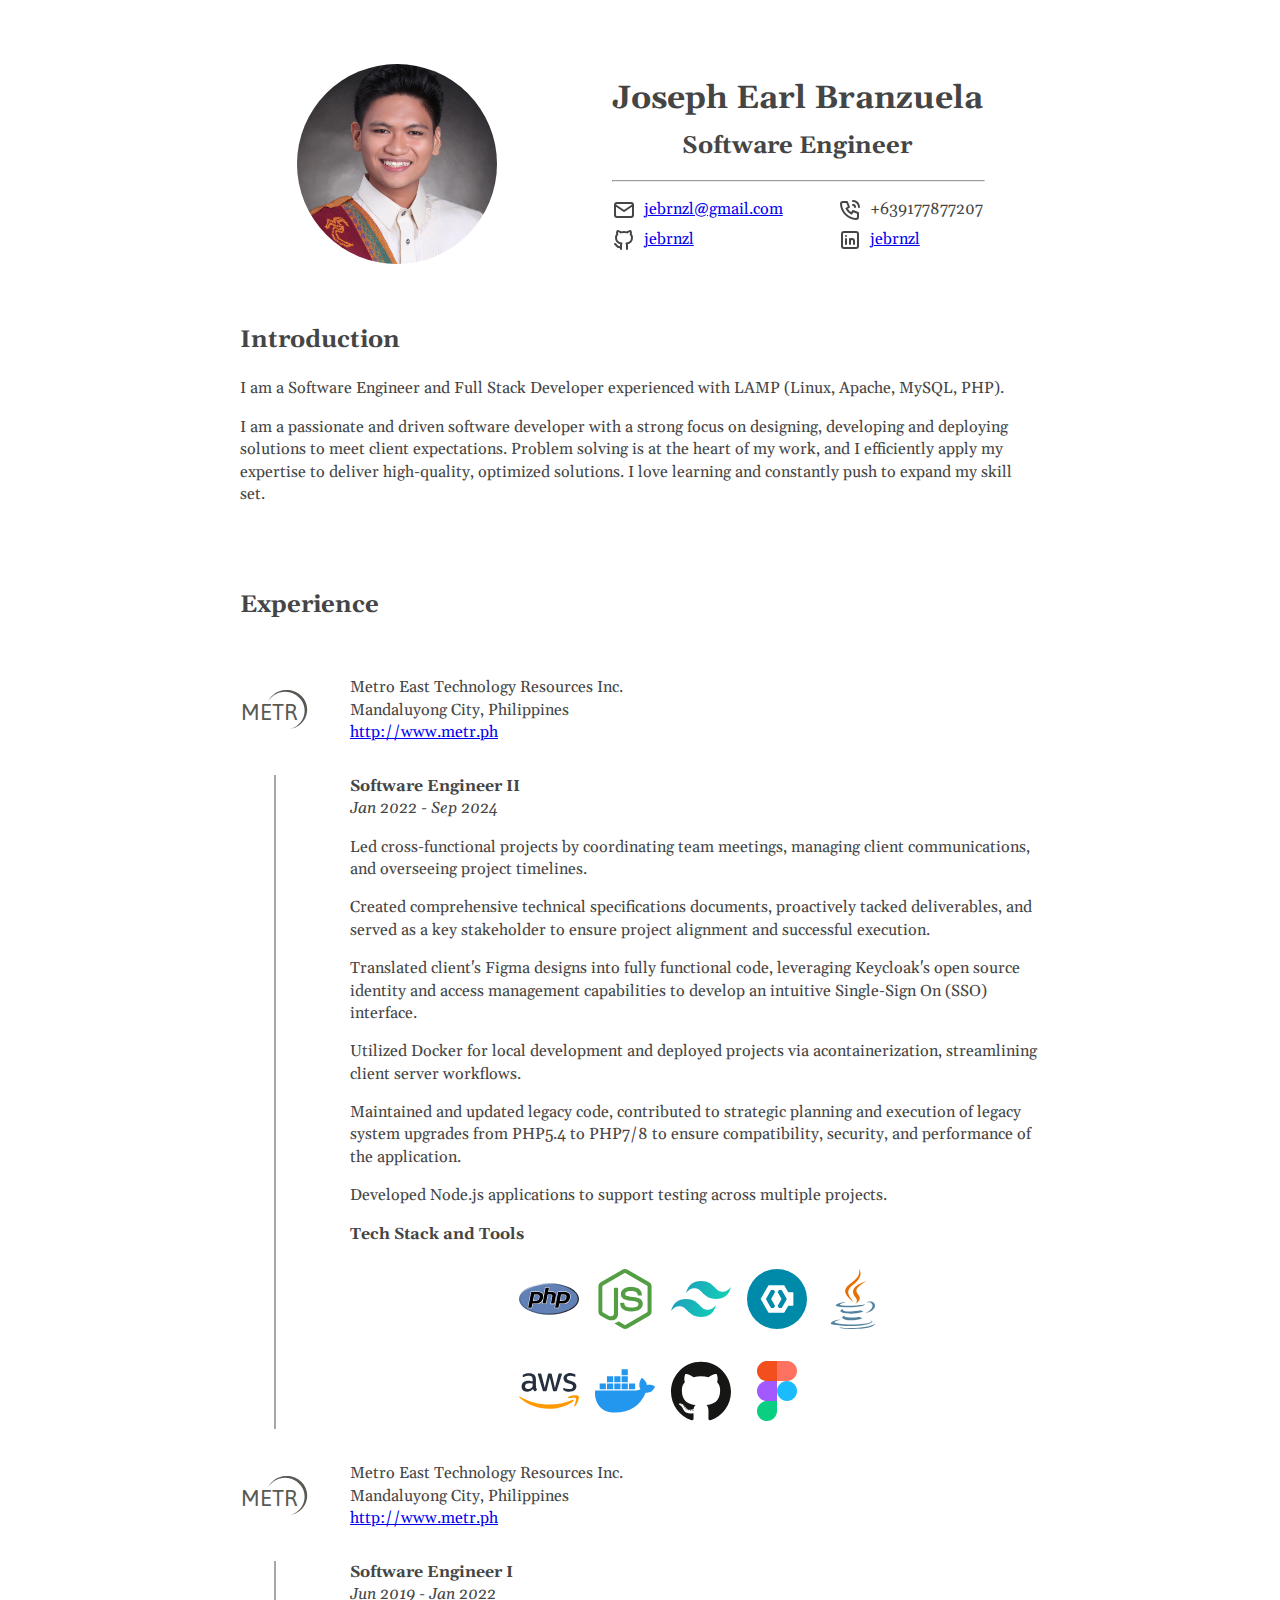
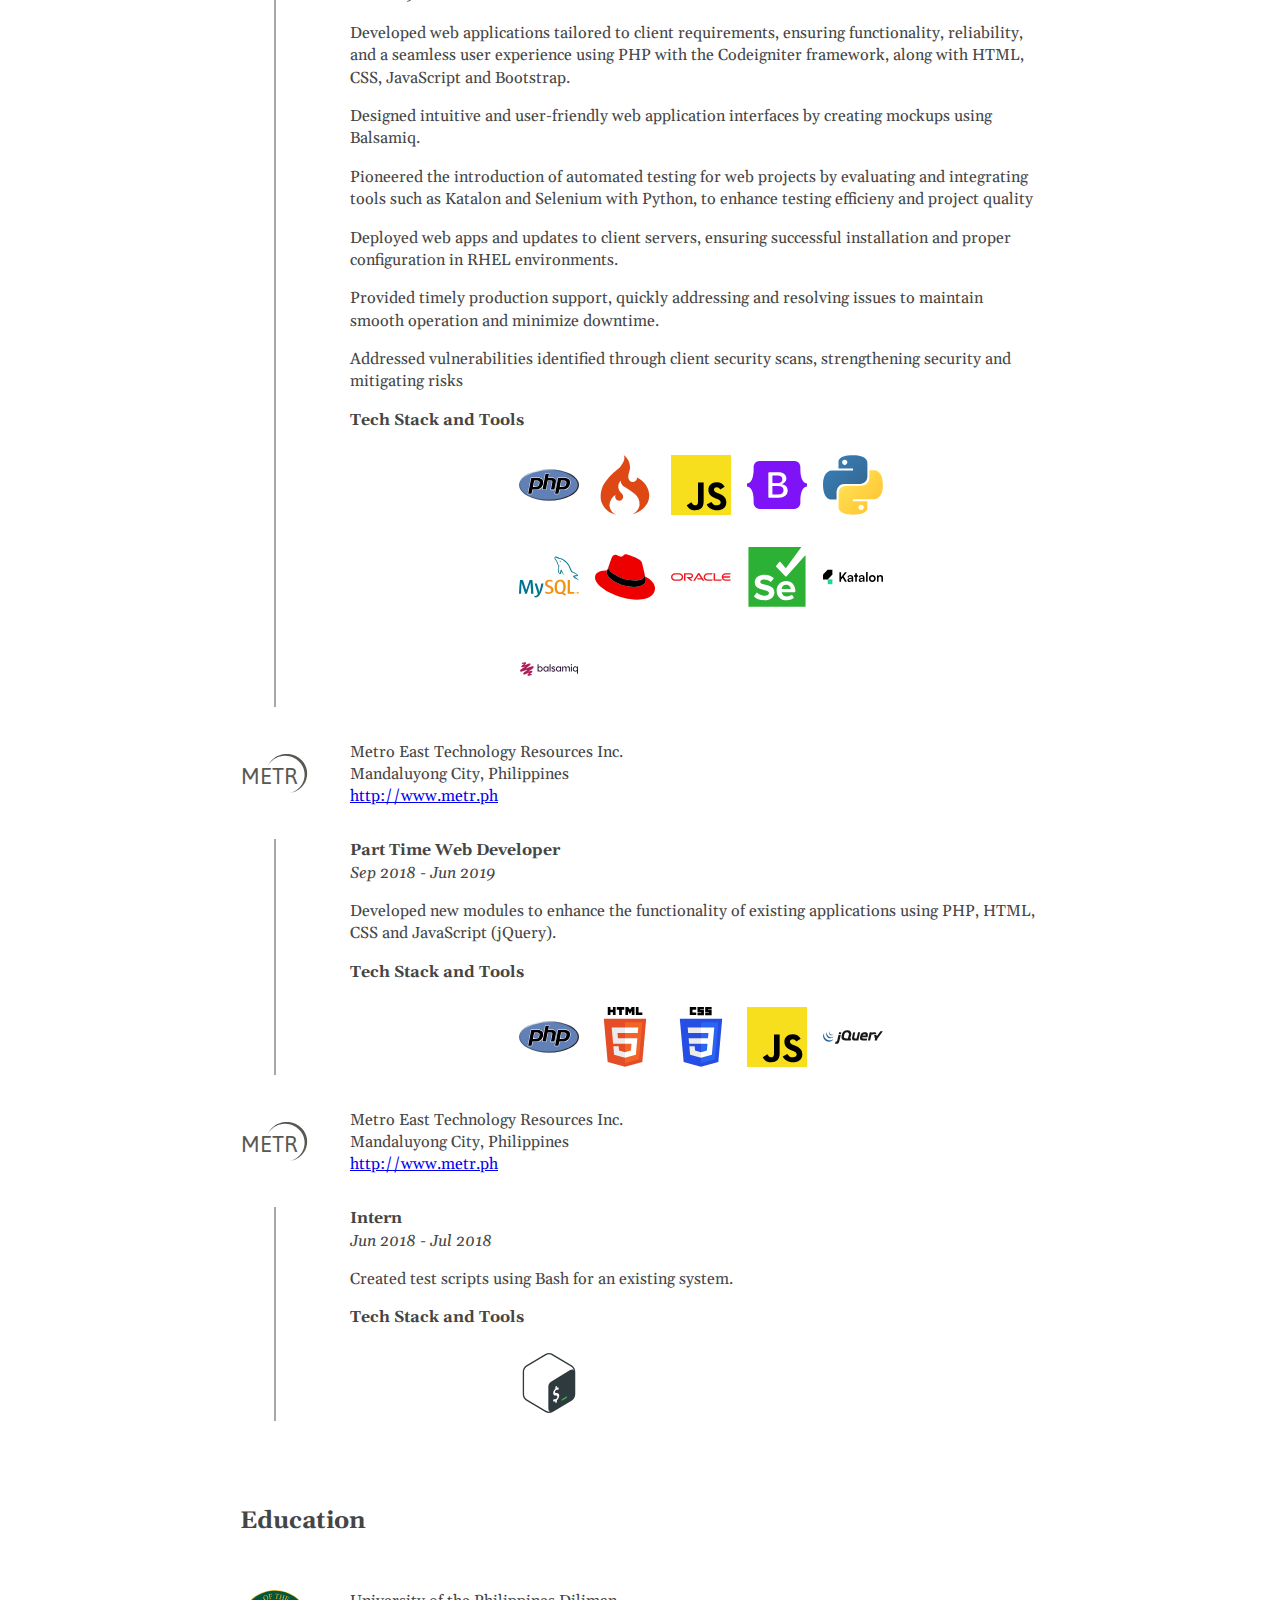
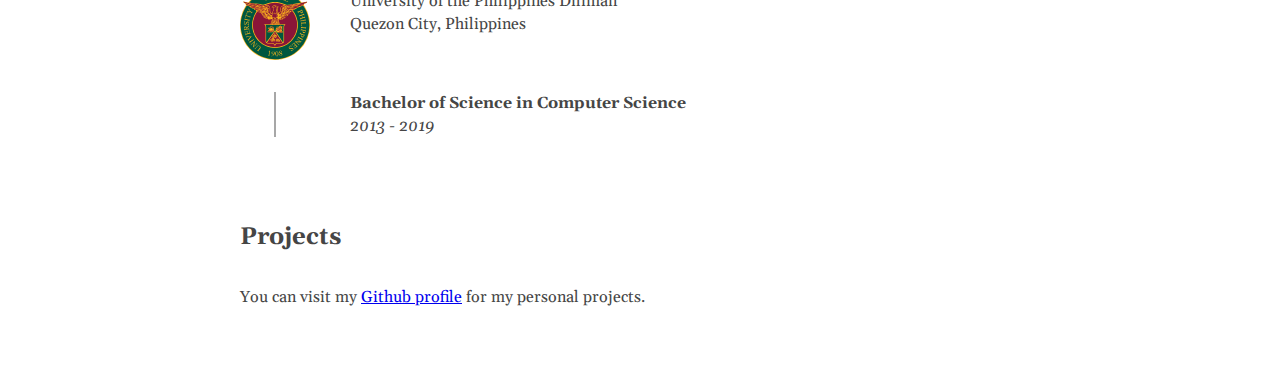
==== index.html @ 511660b0 "Add files for online CV" ====
<!DOCTYPE html>
<html lang="en">
<head>
	<meta charset="utf-8">
	<meta name="theme-color" content="#ffffff">
	<title>jebrnzl</title>
	<meta name="viewport" content="width=device-width, initial-scale=1.0">
	<meta name="description" content="jbrnzl">

	<link rel="preconnect" href="https://fonts.googleapis.com">
	<link rel="preconnect" href="https://fonts.gstatic.com" crossorigin>
	<link href="https://fonts.googleapis.com/css2?family=Gelasio:ital,wght@0,400..700;1,400..700&display=swap" rel="stylesheet">
	<link href="https://fonts.googleapis.com/css2?family=Montserrat:ital,wght@0,100..900;1,100..900&display=swap" rel="stylesheet">
	<link rel="stylesheet" type="text/css" href="styles/main.css">
</head>

<body>
	<header>
		<div class="cv-header">
			<img class="circle" src="public/profile.jpg">

			<div class="contact-info">
				<h1>Joseph Earl Branzuela</h1>
				<h2> Software Engineer</h2>
				<hr style="width: 100%;">
				<div class="contact-info-grid">
					<div class="info-element">
						<div class="icon">
							<svg xmlns="http://www.w3.org/2000/svg" viewBox="0 0 24 24" fill="none" stroke="currentColor" stroke-linecap="round" stroke-linejoin="round" width="24" height="24" stroke-width="2"> <path d="M3 7a2 2 0 0 1 2 -2h14a2 2 0 0 1 2 2v10a2 2 0 0 1 -2 2h-14a2 2 0 0 1 -2 -2v-10z"></path> <path d="M3 7l9 6l9 -6"></path> </svg>
						</div>
						<a href="mailto:jebrnzl@gmail.com" target="_blank" class="text">jebrnzl@gmail.com</a>
					</div>
					<div class="info-element">
						<div class="icon">
							<svg xmlns="http://www.w3.org/2000/svg" viewBox="0 0 24 24" fill="none" stroke="currentColor" stroke-linecap="round" stroke-linejoin="round" width="24" height="24" stroke-width="2"> <path d="M5 4h4l2 5l-2.5 1.5a11 11 0 0 0 5 5l1.5 -2.5l5 2v4a2 2 0 0 1 -2 2a16 16 0 0 1 -15 -15a2 2 0 0 1 2 -2"></path> <path d="M15 7a2 2 0 0 1 2 2"></path> <path d="M15 3a6 6 0 0 1 6 6"></path> </svg>
						</div>
						+639177877207
					</div>
					<div class="info-element">
						<div class="icon">
							<svg xmlns="http://www.w3.org/2000/svg" viewBox="0 0 24 24" fill="none" stroke="currentColor" stroke-linecap="round" stroke-linejoin="round" width="24" height="24" stroke-width="2"> <path d="M9 19c-4.3 1.4 -4.3 -2.5 -6 -3m12 5v-3.5c0 -1 .1 -1.4 -.5 -2c2.8 -.3 5.5 -1.4 5.5 -6a4.6 4.6 0 0 0 -1.3 -3.2a4.2 4.2 0 0 0 -.1 -3.2s-1.1 -.3 -3.5 1.3a12.3 12.3 0 0 0 -6.2 0c-2.4 -1.6 -3.5 -1.3 -3.5 -1.3a4.2 4.2 0 0 0 -.1 3.2a4.6 4.6 0 0 0 -1.3 3.2c0 4.6 2.7 5.7 5.5 6c-.6 .6 -.6 1.2 -.5 2v3.5"></path> </svg>
						</div>
						<a href="https://github.com/jebrnzl" target="_blank" class="text">jebrnzl</a>
					</div>
					<div class="info-element">
						<div class="icon">
							<svg xmlns="http://www.w3.org/2000/svg" viewBox="0 0 24 24" fill="none" stroke="currentColor" stroke-linecap="round" stroke-linejoin="round" width="24" height="24" stroke-width="2"> <path d="M4 4m0 2a2 2 0 0 1 2 -2h12a2 2 0 0 1 2 2v12a2 2 0 0 1 -2 2h-12a2 2 0 0 1 -2 -2z"></path> <path d="M8 11l0 5"></path> <path d="M8 8l0 .01"></path> <path d="M12 16l0 -5"></path> <path d="M16 16v-3a2 2 0 0 0 -4 0"></path> </svg>
						</div>
						<a href="https://www.linkedin.com/in/jebrnzl" target="_blank" class="text">jebrnzl</a>
					</div>
				</div>
			</div>
		</div>
	</header>

	<div class="sections">
		<div class="intro">
			<h2>Introduction</h2>
			<p>I am a Software Engineer and Full Stack Developer experienced with LAMP (Linux, Apache, MySQL, PHP).</p>
			I am a passionate and driven software developer with a strong focus on designing, developing and deploying solutions to meet client expectations. Problem solving is at the heart of my work, and I efficiently apply my expertise to deliver high-quality, optimized solutions. I love learning and constantly push to expand my skill set.
		</div>
		<div class="experiences">
			<h2>Experience</h2>
			<div class="company">
				<img class="rounded-square" src="public/metr-logo.svg" alt="">
				<div class="company-info">
					<div class="company-name">Metro East Technology Resources Inc.</div>
					<div class="location">Mandaluyong City, Philippines</div>
					<a href="http://www.metr.ph" target="_blank">http://www.metr.ph</a>
				</div>
				<div class="line"></div>
				<div class="experience-desc">
					<div><b>Software Engineer II</b></div>
					<div><i>Jan 2022 - Sep 2024</i></div>
					<div class="description">
						<p>Led cross-functional projects by coordinating team meetings, managing client communications, and overseeing project timelines.</p>
						<p>Created comprehensive technical specifications documents, proactively tacked deliverables, and served as a key stakeholder to ensure project alignment and successful execution.</p>
						<p>Translated client's Figma designs into fully functional code, leveraging Keycloak's open source identity and access management capabilities to develop an intuitive Single-Sign On (SSO) interface.</p>
						<p>Utilized Docker for local development and deployed projects via acontainerization, streamlining client server workflows.</p>
						<p>Maintained and updated legacy code, contributed to strategic planning and execution of legacy system upgrades from PHP5.4 to PHP7/8 to ensure compatibility, security, and performance of the application.</p>
						<p>Developed Node.js applications to support testing across multiple projects.</p>
					</div>
					<div class="tech-stack-section">
						<b>Tech Stack and Tools</b>
						<div class="tech-stack">
							<img class="tech" src="public/tech/php.svg" alt="" title="php">
							<img class="tech" src="public/tech/nodejs.svg" alt="" title="nodejs">
							<img class="tech" src="public/tech/tailwind.svg" alt="" title="tailwind">
							<img class="tech" src="public/tech/keycloak.svg" alt="" title="keycloak">
							<img class="tech" src="public/tech/java.svg" alt="" title="java">
							<img class="tech" src="public/tech/aws.svg" alt="" title="aws">
							<img class="tech" src="public/tech/docker.svg" alt="" title="docker">
							<img class="tech" src="public/tech/github.svg" alt="" title="github">
							<img class="tech" src="public/tech/figma.svg" alt="" title="figma">
						</div>
					</div>
				</div>
			</div>
			<div class="company">
				<img class="rounded-square" src="public/metr-logo.svg" alt="">
				<div class="company-info">
					<div class="company-name">Metro East Technology Resources Inc.</div>
					<div class="location">Mandaluyong City, Philippines</div>
					<a href="http://www.metr.ph" target="_blank">http://www.metr.ph</a>
				</div>
				<div class="line"></div>
				<div class="experience-desc">
					<div><b>Software Engineer I</b></div>
					<div><i>Jun 2019 - Jan 2022</i></div>
					<div class="description">
						<p>Developed web applications tailored to client requirements, ensuring functionality, reliability, and a seamless user experience using PHP with the Codeigniter framework, along with HTML, CSS, JavaScript and Bootstrap.</p>
						<p>Designed intuitive and user-friendly web application interfaces by creating mockups using Balsamiq.</p>
						<p>Pioneered the introduction of automated testing for web projects by evaluating and integrating tools such as Katalon and Selenium with Python, to enhance testing efficieny and project quality</p>
						<p>Deployed web apps and updates to client servers, ensuring successful installation and proper configuration in RHEL environments.</p>
						<p>Provided timely production support, quickly addressing and resolving issues to maintain smooth operation and minimize downtime.</p>
						<p>Addressed vulnerabilities identified through client security scans, strengthening security and mitigating risks</p>
					</div>
					<div class="tech-stack-section">
						<b>Tech Stack and Tools</b>
						<div class="tech-stack">
							<img class="tech" src="public/tech/php.svg" alt="" title="php">
							<img class="tech" src="public/tech/codeigniter.svg" alt="" title="codeigniter">
							<img class="tech" src="public/tech/js.svg" alt="" title="js">
							<img class="tech" src="public/tech/bootstrap.svg" alt="" title="bootstrap">
							<img class="tech" src="public/tech/python.svg" alt="" title="python">
							<img class="tech" src="public/tech/mysql.svg" alt="" title="mysql">
							<img class="tech" src="public/tech/rhel.svg" alt="" title="rhel">
							<img class="tech" src="public/tech/oracle.svg" alt="" title="oracle">
							<img class="tech" src="public/tech/selenium.svg" alt="" title="selenium">
							<img class="tech" src="public/tech/katalon.svg" alt="" title="katalon">
							<img class="tech" src="public/tech/balsamiq.svg" alt="" title="balsamiq">
						</div>
					</div>
				</div>
			</div>
			<div class="company">
				<img class="rounded-square" src="public/metr-logo.svg" alt="">
				<div class="company-info">
					<div class="company-name">Metro East Technology Resources Inc.</div>
					<div class="location">Mandaluyong City, Philippines</div>
					<a href="http://www.metr.ph" target="_blank">http://www.metr.ph</a>
				</div>
				<div class="line"></div>
				<div class="experience-desc">
					<div><b>Part Time Web Developer</b></div>
					<div><i>Sep 2018 - Jun 2019</i></div>
					<div class="description">
						<p>Developed new modules to enhance the functionality of existing applications using PHP, HTML, CSS and JavaScript (jQuery).</p>
					</div>
					<div class="tech-stack-section">
						<b>Tech Stack and Tools</b>
						<div class="tech-stack">
							<img class="tech" src="public/tech/php.svg" alt="" title="php">
							<img class="tech" src="public/tech/html.svg" alt="" title="html">
							<img class="tech" src="public/tech/css.svg" alt="" title="css">
							<img class="tech" src="public/tech/js.svg" alt="" title="js">
							<img class="tech" src="public/tech/jquery.svg" alt="" title="jquery">
						</div>
					</div>
				</div>
			</div>
			<div class="company">
				<img class="rounded-square" src="public/metr-logo.svg" alt="">
				<div class="company-info">
					<div class="company-name">Metro East Technology Resources Inc.</div>
					<div class="location">Mandaluyong City, Philippines</div>
					<a href="http://www.metr.ph" target="_blank">http://www.metr.ph</a>
				</div>
				<div class="line"></div>
				<div class="experience-desc">
					<div><b>Intern</b></div>
					<div><i>Jun 2018 - Jul 2018</i></div>
					<div class="description">
						<p>Created test scripts using Bash for an existing system.</p>
					</div>
					<div class="tech-stack-section">
						<b>Tech Stack and Tools</b>
						<div class="tech-stack">
							<img class="tech" src="public/tech/bash.svg" alt="" title="bash">
						</div>
					</div>
				</div>
			</div>
		</div>
		<div class="education">
			<h2>Education</h2>
			<div class="school">
				<img class="rounded-square" src="public/upd.svg" alt="">
				<div class="school-info">
					<div class="school-name">University of the Philippines Diliman</div>
					<div class="location">Quezon City, Philippines</div>
				</div>
				<div class="line"></div>
				<div class="experience-desc">
					<div><b>Bachelor of Science in Computer Science</b></div>
					<div><i>2013 - 2019</i></div>
				</div>
			</div>
		</div>
		<div class="projects">
			<h2>Projects</h2>
			<div>
				You can visit my
				<a href="https://github.com/jebrnzl"> Github profile</a>
				for my personal projects.
			</div>
		</div>
	</div>
</body>
</html>
---- styles/main.css ----
body {
  /* font-family: Open Sans,Arial; */
  font-family: "Gelasio", serif;
  /* font-family: "Montserrat", sans-serif; */
  font-optical-sizing: auto;
  color: #454545;
  font-size: 16px;
  margin: 2em auto;
  max-width: 800px;
  padding: 2rem;
  line-height: 1.4;
}

.cv-header {
  display: flex;
  justify-content: space-around;
  align-items: center;
  margin-bottom: 2.5em;
}

@media screen and (max-width: 650px) {
  .cv-header {
      display: flex;
      flex-direction: column;
      align-items: center;
  }
}

.circle {
  height: 200px;
  width: 200px;
  background-color: #bbb;
  border-radius: 50%;
  object-fit: cover;
}

@media screen and (max-width: 650px) {
  .circle {
    height: 150px;
    width: 150px;
    margin-bottom: 1em;
  }
}

.contact-info {
  display: flex;
  flex-direction: column;
  align-items: center;
  text-align: center;
  row-gap: 0.5em;
}

.contact-info > :is(h1, h2) {
  margin: 0;
}

h2 > hr {
  box-sizing: border-box;
  margin: 0;
  position: relative;
  font-weight: 400;
}

.contact-info-grid {
  display:grid;
  grid-template-columns: auto auto;
  column-gap: 1em;
  row-gap: 0.5em;
  width: 100%;
  justify-content: space-between;
}

@media screen and (max-width: 400px) {
  .contact-info-grid {
    grid-template-columns: 1fr;
    align-items: center;
    text-align: center;
    column-gap: 8px;
  }
}

.contact-info-grid > p {
  margin: 0;
}

.info-element {
  display: flex;
  flex-direction: row;
  overflow: hidden;
  column-gap: 1em;
}

.icon {
  width: 1em;
  height: 1em;
  font-size: 1em;
}

.sections {
  display: flex;
  flex-direction: column;
  row-gap: 4em;
}

.experiences {
  display: flex;
  flex-direction: column;
  row-gap: 2em;
}

.company {
  display: grid;
  grid-template-columns: 70px 1fr;
  grid-auto-rows: minmax(100px, auto);
  column-gap: 2.5em;
}

@media screen and (max-width: 600px) {
  .company {
      grid-template-columns: 50px 1fr;
      column-gap: 20px
  }
}

.rounded-square {
  width: 70px;
  height: 70px;
  object-fit: contain;
}

@media screen and (max-width: 600px) {
  .rounded-square {
    width: 50px;
    height: 50px;
  }
}


.company-info {
  display: flex;
  flex-direction: column;
  justify-content: center;
  height: 70px;

}

.line {
  margin-left: auto;
  margin-right: auto;
  background-color: #a7a7a7;
  /* background-color: #b3b3b3; */
  width: 2px;
  height: auto;
}

.experience-desc {
  break-before: avoid;
  break-after: avoid;
}

.page-break {
  display: none;
}

.row {
  display: flex;
}

.column {
  flex: 50%;
}

.tech-stack {
  display: grid;
  margin-left: auto;
  margin-right: auto;
  justify-items: center;
  grid-template-columns: repeat(5, 60px);
  width: 352px;
  column-gap: 1em;
  row-gap: 1em;
  margin-top: 1em;
}

@media screen and (max-width: 600px) {
  .tech-stack {
    width: 192px;
    grid-template-columns: repeat(3, 60px);
  }
}

.tech {
  background-color: #fff;
  width: 60px;
  height: 60px;
  padding: 8px;
  border-radius: 5px;
  display: block
}

.education {
  display: flex;
  flex-direction: column;
  row-gap: 2em;
}

.school {
  display: grid;
  grid-template-columns: 70px 1fr;
  grid-auto-rows: auto;
  column-gap: 2.5em;
  row-gap: 2em;
}

@media screen and (max-width: 600px) {
  .school {
      grid-template-columns: 50px 1fr;
      column-gap: 20px
  }
}

.projects > div {
  margin-top: 2em;
}
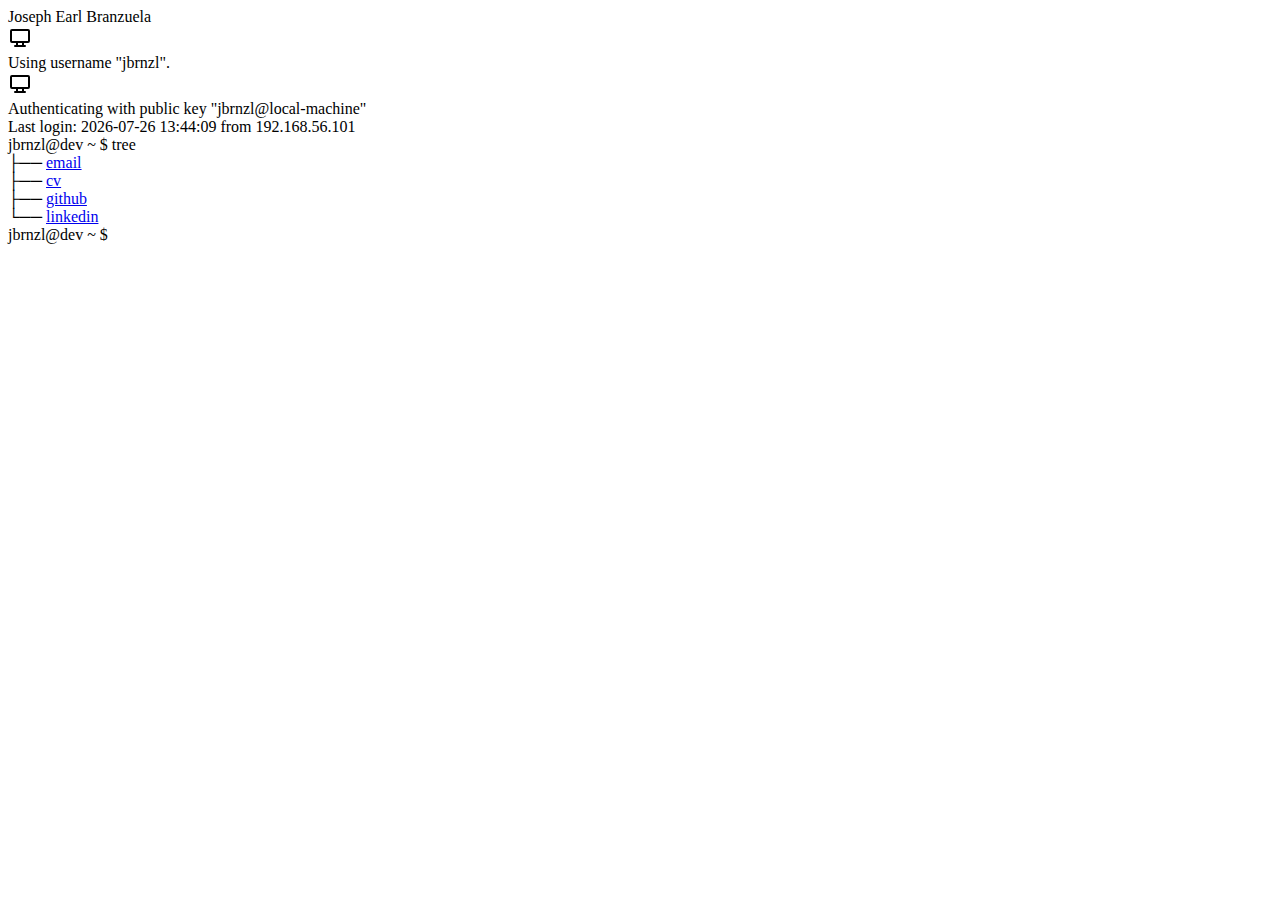
==== commit d06ed95f: "Initial commit for home page" ====
--- a/index.html
+++ b/index.html
@@ -9,202 +9,63 @@
 
 	<link rel="preconnect" href="https://fonts.googleapis.com">
 	<link rel="preconnect" href="https://fonts.gstatic.com" crossorigin>
-	<link href="https://fonts.googleapis.com/css2?family=Gelasio:ital,wght@0,400..700;1,400..700&display=swap" rel="stylesheet">
 	<link href="https://fonts.googleapis.com/css2?family=Montserrat:ital,wght@0,100..900;1,100..900&display=swap" rel="stylesheet">
+	<link href="https://fonts.googleapis.com/css2?family=Courier+Prime:ital,wght@0,400;0,700;1,400;1,700&display=swap" rel="stylesheet">
 	<link rel="stylesheet" type="text/css" href="styles/main.css">
 </head>
 
 <body>
-	<header>
-		<div class="cv-header">
-			<img class="circle" src="public/profile.jpg">
+	<div class="container">
+		<header>
+			<div class="header">
+				Joseph Earl Branzuela
+			</div>
+		</header>
 
-			<div class="contact-info">
-				<h1>Joseph Earl Branzuela</h1>
-				<h2> Software Engineer</h2>
-				<hr style="width: 100%;">
-				<div class="contact-info-grid">
-					<div class="info-element">
-						<div class="icon">
-							<svg xmlns="http://www.w3.org/2000/svg" viewBox="0 0 24 24" fill="none" stroke="currentColor" stroke-linecap="round" stroke-linejoin="round" width="24" height="24" stroke-width="2"> <path d="M3 7a2 2 0 0 1 2 -2h14a2 2 0 0 1 2 2v10a2 2 0 0 1 -2 2h-14a2 2 0 0 1 -2 -2v-10z"></path> <path d="M3 7l9 6l9 -6"></path> </svg>
-						</div>
-						<a href="mailto:jebrnzl@gmail.com" target="_blank" class="text">jebrnzl@gmail.com</a>
+		<div class="content">
+			<main class="main">
+				<div class="terminal-line">
+					<div>
+						<svg xmlns="http://www.w3.org/2000/svg" viewBox="0 0 24 24" fill="none" stroke="currentColor" stroke-linecap="round" stroke-linejoin="round" width="24" height="24" stroke-width="2">
+							<path d="M3 5a1 1 0 0 1 1 -1h16a1 1 0 0 1 1 1v10a1 1 0 0 1 -1 1h-16a1 1 0 0 1 -1 -1v-10z"></path>
+							<path d="M7 20h10"></path>
+							<path d="M9 16v4"></path>
+							<path d="M15 16v4"></path>
+						</svg>
 					</div>
-					<div class="info-element">
-						<div class="icon">
-							<svg xmlns="http://www.w3.org/2000/svg" viewBox="0 0 24 24" fill="none" stroke="currentColor" stroke-linecap="round" stroke-linejoin="round" width="24" height="24" stroke-width="2"> <path d="M5 4h4l2 5l-2.5 1.5a11 11 0 0 0 5 5l1.5 -2.5l5 2v4a2 2 0 0 1 -2 2a16 16 0 0 1 -15 -15a2 2 0 0 1 2 -2"></path> <path d="M15 7a2 2 0 0 1 2 2"></path> <path d="M15 3a6 6 0 0 1 6 6"></path> </svg>
-						</div>
-						+639177877207
+					<div class="terminal-text">Using username "jbrnzl".</div>
+				</div>
+				<div class="terminal-line">
+					<div>
+						<svg xmlns="http://www.w3.org/2000/svg" viewBox="0 0 24 24" fill="none" stroke="currentColor" stroke-linecap="round" stroke-linejoin="round" width="24" height="24" stroke-width="2">
+							<path d="M3 5a1 1 0 0 1 1 -1h16a1 1 0 0 1 1 1v10a1 1 0 0 1 -1 1h-16a1 1 0 0 1 -1 -1v-10z"></path>
+							<path d="M7 20h10"></path>
+							<path d="M9 16v4"></path>
+							<path d="M15 16v4"></path>
+						</svg>
 					</div>
-					<div class="info-element">
-						<div class="icon">
-							<svg xmlns="http://www.w3.org/2000/svg" viewBox="0 0 24 24" fill="none" stroke="currentColor" stroke-linecap="round" stroke-linejoin="round" width="24" height="24" stroke-width="2"> <path d="M9 19c-4.3 1.4 -4.3 -2.5 -6 -3m12 5v-3.5c0 -1 .1 -1.4 -.5 -2c2.8 -.3 5.5 -1.4 5.5 -6a4.6 4.6 0 0 0 -1.3 -3.2a4.2 4.2 0 0 0 -.1 -3.2s-1.1 -.3 -3.5 1.3a12.3 12.3 0 0 0 -6.2 0c-2.4 -1.6 -3.5 -1.3 -3.5 -1.3a4.2 4.2 0 0 0 -.1 3.2a4.6 4.6 0 0 0 -1.3 3.2c0 4.6 2.7 5.7 5.5 6c-.6 .6 -.6 1.2 -.5 2v3.5"></path> </svg>
-						</div>
-						<a href="https://github.com/jebrnzl" target="_blank" class="text">jebrnzl</a>
-					</div>
-					<div class="info-element">
-						<div class="icon">
-							<svg xmlns="http://www.w3.org/2000/svg" viewBox="0 0 24 24" fill="none" stroke="currentColor" stroke-linecap="round" stroke-linejoin="round" width="24" height="24" stroke-width="2"> <path d="M4 4m0 2a2 2 0 0 1 2 -2h12a2 2 0 0 1 2 2v12a2 2 0 0 1 -2 2h-12a2 2 0 0 1 -2 -2z"></path> <path d="M8 11l0 5"></path> <path d="M8 8l0 .01"></path> <path d="M12 16l0 -5"></path> <path d="M16 16v-3a2 2 0 0 0 -4 0"></path> </svg>
-						</div>
-						<a href="https://www.linkedin.com/in/jebrnzl" target="_blank" class="text">jebrnzl</a>
-					</div>
+					<div class="terminal-text">Authenticating with public key "jbrnzl@local-machine"</div>
 				</div>
-			</div>
-		</div>
-	</header>
-
-	<div class="sections">
-		<div class="intro">
-			<h2>Introduction</h2>
-			<p>I am a Software Engineer and Full Stack Developer experienced with LAMP (Linux, Apache, MySQL, PHP).</p>
-			I am a passionate and driven software developer with a strong focus on designing, developing and deploying solutions to meet client expectations. Problem solving is at the heart of my work, and I efficiently apply my expertise to deliver high-quality, optimized solutions. I love learning and constantly push to expand my skill set.
-		</div>
-		<div class="experiences">
-			<h2>Experience</h2>
-			<div class="company">
-				<img class="rounded-square" src="public/metr-logo.svg" alt="">
-				<div class="company-info">
-					<div class="company-name">Metro East Technology Resources Inc.</div>
-					<div class="location">Mandaluyong City, Philippines</div>
-					<a href="http://www.metr.ph" target="_blank">http://www.metr.ph</a>
+				<div class="terminal-text">Last login: <span id="timestamp"></span> from 192.168.56.101</div>
+				<div class="terminal-text">jbrnzl@dev ~ $ tree</div>
+				<div class="tree">
+					<div class="tree-item">├── <a href="mailto:jbrnzl@gmail.com">email</a></div>
+					<div class="tree-item">├── <a href="https://jebrnzl.github.io/cv/">cv</a></div>
+					<div class="tree-item">├── <a href="https://github.com/jebrnzl">github</a></div>
+					<div class="tree-item">└── <a href="https://linkedin.com/in/yourprofile">linkedin</a></div>
 				</div>
-				<div class="line"></div>
-				<div class="experience-desc">
-					<div><b>Software Engineer II</b></div>
-					<div><i>Jan 2022 - Sep 2024</i></div>
-					<div class="description">
-						<p>Led cross-functional projects by coordinating team meetings, managing client communications, and overseeing project timelines.</p>
-						<p>Created comprehensive technical specifications documents, proactively tacked deliverables, and served as a key stakeholder to ensure project alignment and successful execution.</p>
-						<p>Translated client's Figma designs into fully functional code, leveraging Keycloak's open source identity and access management capabilities to develop an intuitive Single-Sign On (SSO) interface.</p>
-						<p>Utilized Docker for local development and deployed projects via acontainerization, streamlining client server workflows.</p>
-						<p>Maintained and updated legacy code, contributed to strategic planning and execution of legacy system upgrades from PHP5.4 to PHP7/8 to ensure compatibility, security, and performance of the application.</p>
-						<p>Developed Node.js applications to support testing across multiple projects.</p>
-					</div>
-					<div class="tech-stack-section">
-						<b>Tech Stack and Tools</b>
-						<div class="tech-stack">
-							<img class="tech" src="public/tech/php.svg" alt="" title="php">
-							<img class="tech" src="public/tech/nodejs.svg" alt="" title="nodejs">
-							<img class="tech" src="public/tech/tailwind.svg" alt="" title="tailwind">
-							<img class="tech" src="public/tech/keycloak.svg" alt="" title="keycloak">
-							<img class="tech" src="public/tech/java.svg" alt="" title="java">
-							<img class="tech" src="public/tech/aws.svg" alt="" title="aws">
-							<img class="tech" src="public/tech/docker.svg" alt="" title="docker">
-							<img class="tech" src="public/tech/github.svg" alt="" title="github">
-							<img class="tech" src="public/tech/figma.svg" alt="" title="figma">
-						</div>
-					</div>
-				</div>
-			</div>
-			<div class="company">
-				<img class="rounded-square" src="public/metr-logo.svg" alt="">
-				<div class="company-info">
-					<div class="company-name">Metro East Technology Resources Inc.</div>
-					<div class="location">Mandaluyong City, Philippines</div>
-					<a href="http://www.metr.ph" target="_blank">http://www.metr.ph</a>
-				</div>
-				<div class="line"></div>
-				<div class="experience-desc">
-					<div><b>Software Engineer I</b></div>
-					<div><i>Jun 2019 - Jan 2022</i></div>
-					<div class="description">
-						<p>Developed web applications tailored to client requirements, ensuring functionality, reliability, and a seamless user experience using PHP with the Codeigniter framework, along with HTML, CSS, JavaScript and Bootstrap.</p>
-						<p>Designed intuitive and user-friendly web application interfaces by creating mockups using Balsamiq.</p>
-						<p>Pioneered the introduction of automated testing for web projects by evaluating and integrating tools such as Katalon and Selenium with Python, to enhance testing efficieny and project quality</p>
-						<p>Deployed web apps and updates to client servers, ensuring successful installation and proper configuration in RHEL environments.</p>
-						<p>Provided timely production support, quickly addressing and resolving issues to maintain smooth operation and minimize downtime.</p>
-						<p>Addressed vulnerabilities identified through client security scans, strengthening security and mitigating risks</p>
-					</div>
-					<div class="tech-stack-section">
-						<b>Tech Stack and Tools</b>
-						<div class="tech-stack">
-							<img class="tech" src="public/tech/php.svg" alt="" title="php">
-							<img class="tech" src="public/tech/codeigniter.svg" alt="" title="codeigniter">
-							<img class="tech" src="public/tech/js.svg" alt="" title="js">
-							<img class="tech" src="public/tech/bootstrap.svg" alt="" title="bootstrap">
-							<img class="tech" src="public/tech/python.svg" alt="" title="python">
-							<img class="tech" src="public/tech/mysql.svg" alt="" title="mysql">
-							<img class="tech" src="public/tech/rhel.svg" alt="" title="rhel">
-							<img class="tech" src="public/tech/oracle.svg" alt="" title="oracle">
-							<img class="tech" src="public/tech/selenium.svg" alt="" title="selenium">
-							<img class="tech" src="public/tech/katalon.svg" alt="" title="katalon">
-							<img class="tech" src="public/tech/balsamiq.svg" alt="" title="balsamiq">
-						</div>
-					</div>
-				</div>
-			</div>
-			<div class="company">
-				<img class="rounded-square" src="public/metr-logo.svg" alt="">
-				<div class="company-info">
-					<div class="company-name">Metro East Technology Resources Inc.</div>
-					<div class="location">Mandaluyong City, Philippines</div>
-					<a href="http://www.metr.ph" target="_blank">http://www.metr.ph</a>
-				</div>
-				<div class="line"></div>
-				<div class="experience-desc">
-					<div><b>Part Time Web Developer</b></div>
-					<div><i>Sep 2018 - Jun 2019</i></div>
-					<div class="description">
-						<p>Developed new modules to enhance the functionality of existing applications using PHP, HTML, CSS and JavaScript (jQuery).</p>
-					</div>
-					<div class="tech-stack-section">
-						<b>Tech Stack and Tools</b>
-						<div class="tech-stack">
-							<img class="tech" src="public/tech/php.svg" alt="" title="php">
-							<img class="tech" src="public/tech/html.svg" alt="" title="html">
-							<img class="tech" src="public/tech/css.svg" alt="" title="css">
-							<img class="tech" src="public/tech/js.svg" alt="" title="js">
-							<img class="tech" src="public/tech/jquery.svg" alt="" title="jquery">
-						</div>
-					</div>
-				</div>
-			</div>
-			<div class="company">
-				<img class="rounded-square" src="public/metr-logo.svg" alt="">
-				<div class="company-info">
-					<div class="company-name">Metro East Technology Resources Inc.</div>
-					<div class="location">Mandaluyong City, Philippines</div>
-					<a href="http://www.metr.ph" target="_blank">http://www.metr.ph</a>
-				</div>
-				<div class="line"></div>
-				<div class="experience-desc">
-					<div><b>Intern</b></div>
-					<div><i>Jun 2018 - Jul 2018</i></div>
-					<div class="description">
-						<p>Created test scripts using Bash for an existing system.</p>
-					</div>
-					<div class="tech-stack-section">
-						<b>Tech Stack and Tools</b>
-						<div class="tech-stack">
-							<img class="tech" src="public/tech/bash.svg" alt="" title="bash">
-						</div>
-					</div>
-				</div>
-			</div>
-		</div>
-		<div class="education">
-			<h2>Education</h2>
-			<div class="school">
-				<img class="rounded-square" src="public/upd.svg" alt="">
-				<div class="school-info">
-					<div class="school-name">University of the Philippines Diliman</div>
-					<div class="location">Quezon City, Philippines</div>
-				</div>
-				<div class="line"></div>
-				<div class="experience-desc">
-					<div><b>Bachelor of Science in Computer Science</b></div>
-					<div><i>2013 - 2019</i></div>
-				</div>
-			</div>
-		</div>
-		<div class="projects">
-			<h2>Projects</h2>
-			<div>
-				You can visit my
-				<a href="https://github.com/jebrnzl"> Github profile</a>
-				for my personal projects.
-			</div>
+				<div class="terminal-text cursor-line">jbrnzl@dev ~ $ </div>
+			</main>
 		</div>
 	</div>
+
+	<script>
+		document.addEventListener("DOMContentLoaded", function () {
+			const timestampElement = document.getElementById("timestamp");
+			const now = new Date().toISOString();
+			const formattedTime = now.slice(0, 19).replace("T", " ");
+			timestampElement.textContent = formattedTime;
+		});
+	  </script>
 </body>
 </html>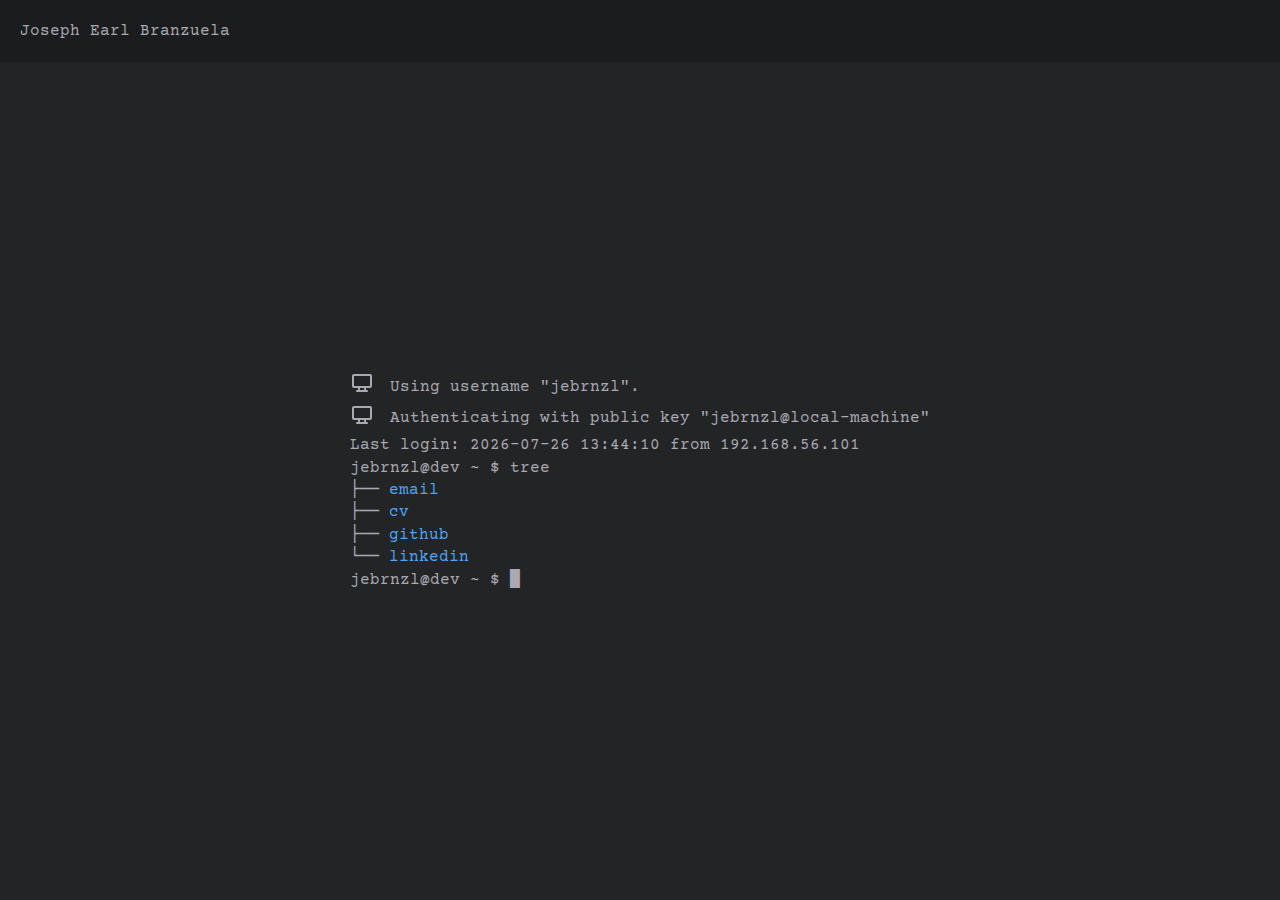
==== commit 97fe6f8f: "Fix css link" ====
--- a/index.html
+++ b/index.html
@@ -11,7 +11,7 @@
 	<link rel="preconnect" href="https://fonts.gstatic.com" crossorigin>
 	<link href="https://fonts.googleapis.com/css2?family=Montserrat:ital,wght@0,100..900;1,100..900&display=swap" rel="stylesheet">
 	<link href="https://fonts.googleapis.com/css2?family=Courier+Prime:ital,wght@0,400;0,700;1,400;1,700&display=swap" rel="stylesheet">
-	<link rel="stylesheet" type="text/css" href="styles/main.css">
+	<link rel="stylesheet" type="text/css" href="index.css">
 </head>
 
 <body>
@@ -33,7 +33,7 @@
 							<path d="M15 16v4"></path>
 						</svg>
 					</div>
-					<div class="terminal-text">Using username "jbrnzl".</div>
+					<div class="terminal-text">Using username "jebrnzl".</div>
 				</div>
 				<div class="terminal-line">
 					<div>
@@ -44,17 +44,17 @@
 							<path d="M15 16v4"></path>
 						</svg>
 					</div>
-					<div class="terminal-text">Authenticating with public key "jbrnzl@local-machine"</div>
+					<div class="terminal-text">Authenticating with public key "jebrnzl@local-machine"</div>
 				</div>
 				<div class="terminal-text">Last login: <span id="timestamp"></span> from 192.168.56.101</div>
-				<div class="terminal-text">jbrnzl@dev ~ $ tree</div>
+				<div class="terminal-text">jebrnzl@dev ~ $ tree</div>
 				<div class="tree">
 					<div class="tree-item">├── <a href="mailto:jbrnzl@gmail.com">email</a></div>
 					<div class="tree-item">├── <a href="https://jebrnzl.github.io/cv/">cv</a></div>
 					<div class="tree-item">├── <a href="https://github.com/jebrnzl">github</a></div>
 					<div class="tree-item">└── <a href="https://linkedin.com/in/yourprofile">linkedin</a></div>
 				</div>
-				<div class="terminal-text cursor-line">jbrnzl@dev ~ $ </div>
+				<div class="terminal-text cursor-line">jebrnzl@dev ~ $ </div>
 			</main>
 		</div>
 	</div>
--- a/index.css
+++ b/index.css
@@ -0,0 +1,85 @@
+:root {
+    font-size: 1rem;
+  }
+
+  *,
+  *::before,
+  *::after {
+    margin: 0;
+    padding: 0;
+    box-sizing: border-box;
+  }
+
+  a {
+    color: #4ea6f7; /* Cyan Blue */
+    text-decoration: none;
+    transition: color 0.3s ease-in-out;
+  }
+
+  a:hover {
+    color: #64b5f6; /* Lighter Sky Blue on hover */
+    text-decoration: underline;
+  }
+
+  body {
+    font-family: "Courier Prime", monospace;
+    font-optical-sizing: auto;
+    line-height: 1.4;
+
+    min-height: 100vh;
+    margin: 0;
+    padding: 0;
+
+    color: #a9a9b3;
+    background: #232425;
+    display: flex;
+    flex-direction: column;;
+  }
+
+  .container {
+    display: flex;
+    flex-direction: column;
+    flex: 1;
+  }
+
+  header {
+    display: flex;
+    background: #1b1c1d;
+    padding: 20px;
+    width: 100%;
+
+  }
+
+  .content {
+    display: flex;
+    flex-direction: column;
+    flex-grow: 1;
+    align-items: center;
+    justify-content: center;
+    text-align: left;
+
+    padding: 1em 1em;
+  }
+
+  .main {
+    display: block;
+  }
+
+  .terminal-line {
+    display: flex;
+    flex-direction: row;
+    column-gap: 1em;
+    align-items: center;
+    flex-shrink: 0;
+  }
+
+  .cursor-line::after {
+    content: "█";
+    animation: blink 1s infinite;
+  }
+
+  @keyframes blink {
+    0% { opacity: 0; }
+    50% { opacity: 1; }
+    100% { opacity: 0; }
+  }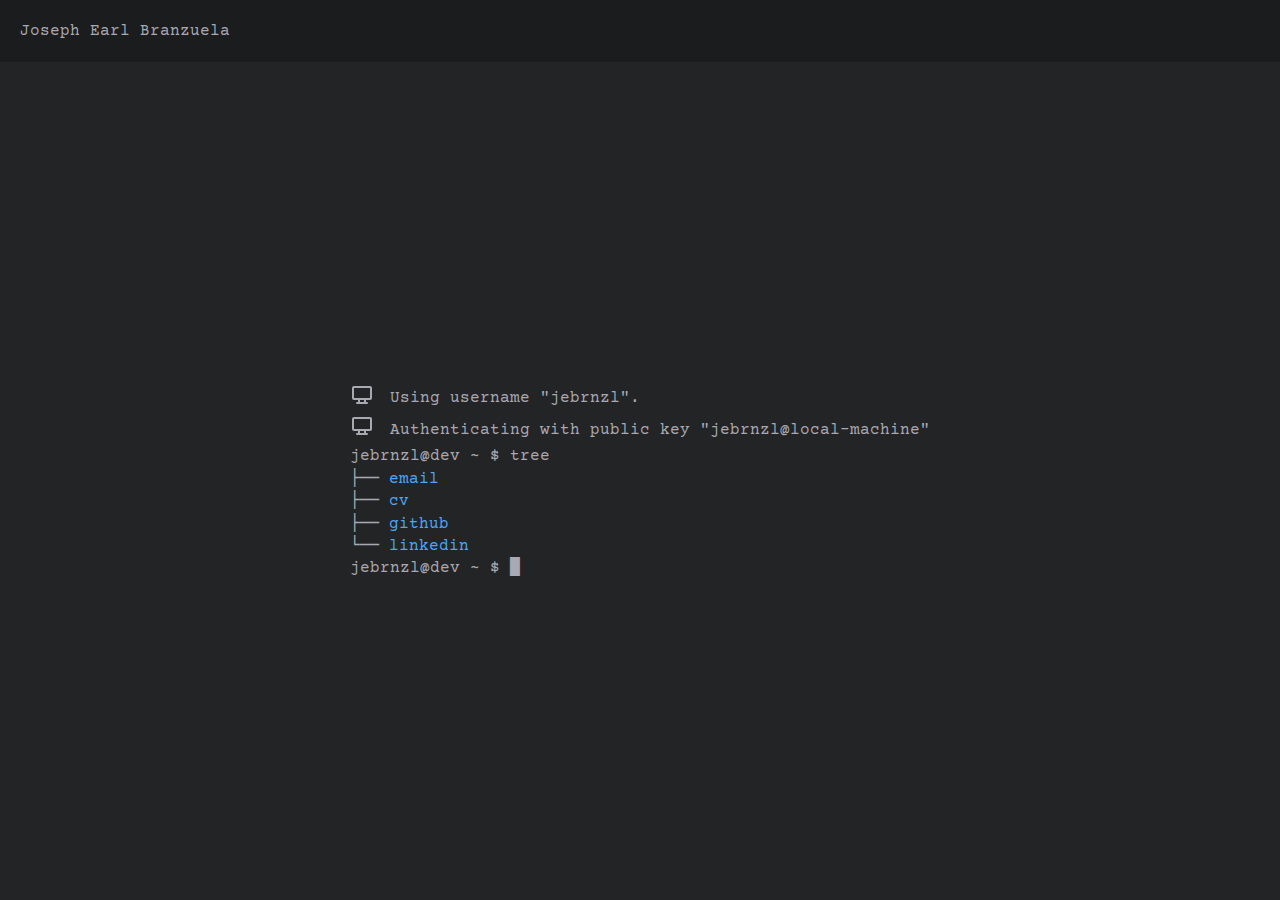
==== commit 1e187bff: "Remove last login line" ====
--- a/index.html
+++ b/index.html
@@ -46,7 +46,6 @@
 					</div>
 					<div class="terminal-text">Authenticating with public key "jebrnzl@local-machine"</div>
 				</div>
-				<div class="terminal-text">Last login: <span id="timestamp"></span> from 192.168.56.101</div>
 				<div class="terminal-text">jebrnzl@dev ~ $ tree</div>
 				<div class="tree">
 					<div class="tree-item">├── <a href="mailto:jbrnzl@gmail.com">email</a></div>
@@ -58,14 +57,5 @@
 			</main>
 		</div>
 	</div>
-
-	<script>
-		document.addEventListener("DOMContentLoaded", function () {
-			const timestampElement = document.getElementById("timestamp");
-			const now = new Date().toISOString();
-			const formattedTime = now.slice(0, 19).replace("T", " ");
-			timestampElement.textContent = formattedTime;
-		});
-	  </script>
 </body>
 </html>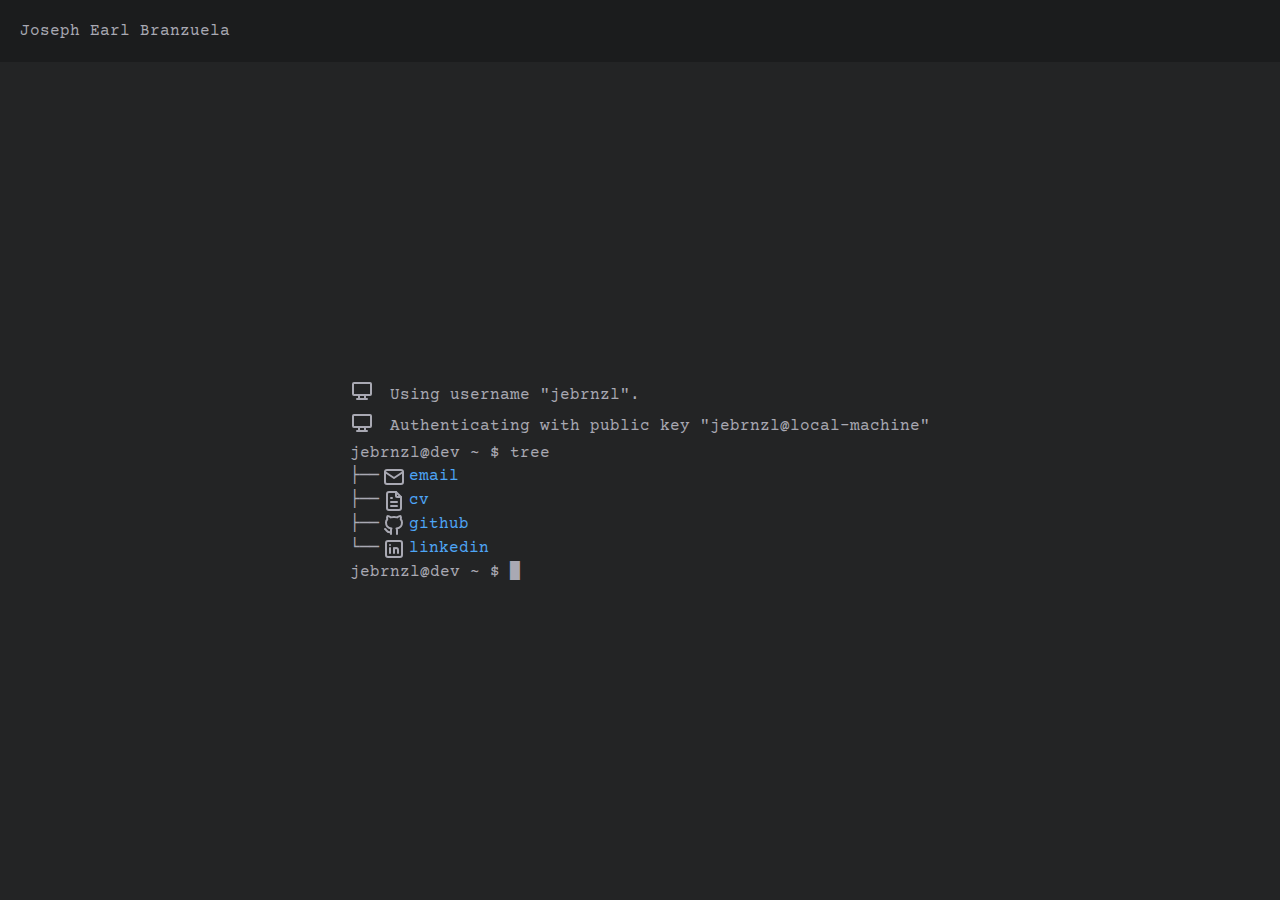
==== commit 18285f73: "Added svg icons for tree items, fix css indentation" ====
--- a/index.html
+++ b/index.html
@@ -48,10 +48,41 @@
 				</div>
 				<div class="terminal-text">jebrnzl@dev ~ $ tree</div>
 				<div class="tree">
-					<div class="tree-item">├── <a href="mailto:jbrnzl@gmail.com">email</a></div>
-					<div class="tree-item">├── <a href="https://jebrnzl.github.io/cv/">cv</a></div>
-					<div class="tree-item">├── <a href="https://github.com/jebrnzl">github</a></div>
-					<div class="tree-item">└── <a href="https://linkedin.com/in/yourprofile">linkedin</a></div>
+					<div class="tree-item">
+						├──
+						<svg xmlns="http://www.w3.org/2000/svg" viewBox="0 0 24 24" fill="none" stroke="currentColor" stroke-linecap="round" stroke-linejoin="round" width="24" height="24" stroke-width="2"> <path d="M3 7a2 2 0 0 1 2 -2h14a2 2 0 0 1 2 2v10a2 2 0 0 1 -2 2h-14a2 2 0 0 1 -2 -2v-10z"></path> <path d="M3 7l9 6l9 -6"></path>
+						</svg>
+						<a href="mailto:jbrnzl@gmail.com">email</a>
+					</div>
+					<div class="tree-item">
+						├──
+						<svg xmlns="http://www.w3.org/2000/svg" viewBox="0 0 24 24" fill="none" stroke="currentColor" stroke-linecap="round" stroke-linejoin="round" width="24" height="24" stroke-width="2">
+							<path d="M14 3v4a1 1 0 0 0 1 1h4"></path>
+							<path d="M17 21h-10a2 2 0 0 1 -2 -2v-14a2 2 0 0 1 2 -2h7l5 5v11a2 2 0 0 1 -2 2z"></path>
+							<path d="M9 9l1 0"></path>
+							<path d="M9 13l6 0"></path>
+							<path d="M9 17l6 0"></path>
+						</svg>
+						<a href="https://jebrnzl.github.io/cv/">cv</a>
+					</div>
+					<div class="tree-item">
+						├──
+						<svg xmlns="http://www.w3.org/2000/svg" viewBox="0 0 24 24" fill="none" stroke="currentColor" stroke-linecap="round" stroke-linejoin="round" width="24" height="24" stroke-width="2">
+							<path d="M9 19c-4.3 1.4 -4.3 -2.5 -6 -3m12 5v-3.5c0 -1 .1 -1.4 -.5 -2c2.8 -.3 5.5 -1.4 5.5 -6a4.6 4.6 0 0 0 -1.3 -3.2a4.2 4.2 0 0 0 -.1 -3.2s-1.1 -.3 -3.5 1.3a12.3 12.3 0 0 0 -6.2 0c-2.4 -1.6 -3.5 -1.3 -3.5 -1.3a4.2 4.2 0 0 0 -.1 3.2a4.6 4.6 0 0 0 -1.3 3.2c0 4.6 2.7 5.7 5.5 6c-.6 .6 -.6 1.2 -.5 2v3.5"></path>
+						</svg>
+						<a href="https://github.com/jebrnzl">github</a>
+					</div>
+					<div class="tree-item">
+						└──
+						<svg xmlns="http://www.w3.org/2000/svg" viewBox="0 0 24 24" fill="none" stroke="currentColor" stroke-linecap="round" stroke-linejoin="round" width="24" height="24" stroke-width="2">
+							<path d="M4 4m0 2a2 2 0 0 1 2 -2h12a2 2 0 0 1 2 2v12a2 2 0 0 1 -2 2h-12a2 2 0 0 1 -2 -2z"></path>
+							<path d="M8 11l0 5"></path>
+							<path d="M8 8l0 .01"></path>
+							<path d="M12 16l0 -5"></path>
+							<path d="M16 16v-3a2 2 0 0 0 -4 0"></path>
+						</svg>
+						<a href="https://linkedin.com/in/yourprofile">linkedin</a>
+					</div>
 				</div>
 				<div class="terminal-text cursor-line">jebrnzl@dev ~ $ </div>
 			</main>
--- a/index.css
+++ b/index.css
@@ -1,27 +1,27 @@
 :root {
     font-size: 1rem;
-  }
+}
 
-  *,
-  *::before,
-  *::after {
+*,
+*::before,
+*::after {
     margin: 0;
     padding: 0;
     box-sizing: border-box;
-  }
+}
 
-  a {
-    color: #4ea6f7; /* Cyan Blue */
+a {
+    color: #4ea6f7;
     text-decoration: none;
     transition: color 0.3s ease-in-out;
-  }
+}
 
-  a:hover {
-    color: #64b5f6; /* Lighter Sky Blue on hover */
+a:hover {
+    color: #64b5f6;
     text-decoration: underline;
-  }
+}
 
-  body {
+body {
     font-family: "Courier Prime", monospace;
     font-optical-sizing: auto;
     line-height: 1.4;
@@ -33,24 +33,25 @@
     color: #a9a9b3;
     background: #232425;
     display: flex;
-    flex-direction: column;;
-  }
+    flex-direction: column;
+    ;
+}
 
-  .container {
+.container {
     display: flex;
     flex-direction: column;
     flex: 1;
-  }
+}
 
-  header {
+header {
     display: flex;
     background: #1b1c1d;
     padding: 20px;
     width: 100%;
 
-  }
+}
 
-  .content {
+.content {
     display: flex;
     flex-direction: column;
     flex-grow: 1;
@@ -59,27 +60,43 @@
     text-align: left;
 
     padding: 1em 1em;
-  }
+}
 
-  .main {
+.main {
     display: block;
-  }
+}
 
-  .terminal-line {
+.terminal-line {
     display: flex;
     flex-direction: row;
     column-gap: 1em;
     align-items: center;
     flex-shrink: 0;
-  }
+}
 
-  .cursor-line::after {
+.tree-item {
+    display: flex;
+    flex-direction: row;
+    column-gap: 0.2em;
+    align-items: center;
+    flex-shrink: 0;
+}
+
+.cursor-line::after {
     content: "█";
     animation: blink 1s infinite;
-  }
+}
 
-  @keyframes blink {
-    0% { opacity: 0; }
-    50% { opacity: 1; }
-    100% { opacity: 0; }
-  }+@keyframes blink {
+    0% {
+        opacity: 0;
+    }
+
+    50% {
+        opacity: 1;
+    }
+
+    100% {
+        opacity: 0;
+    }
+}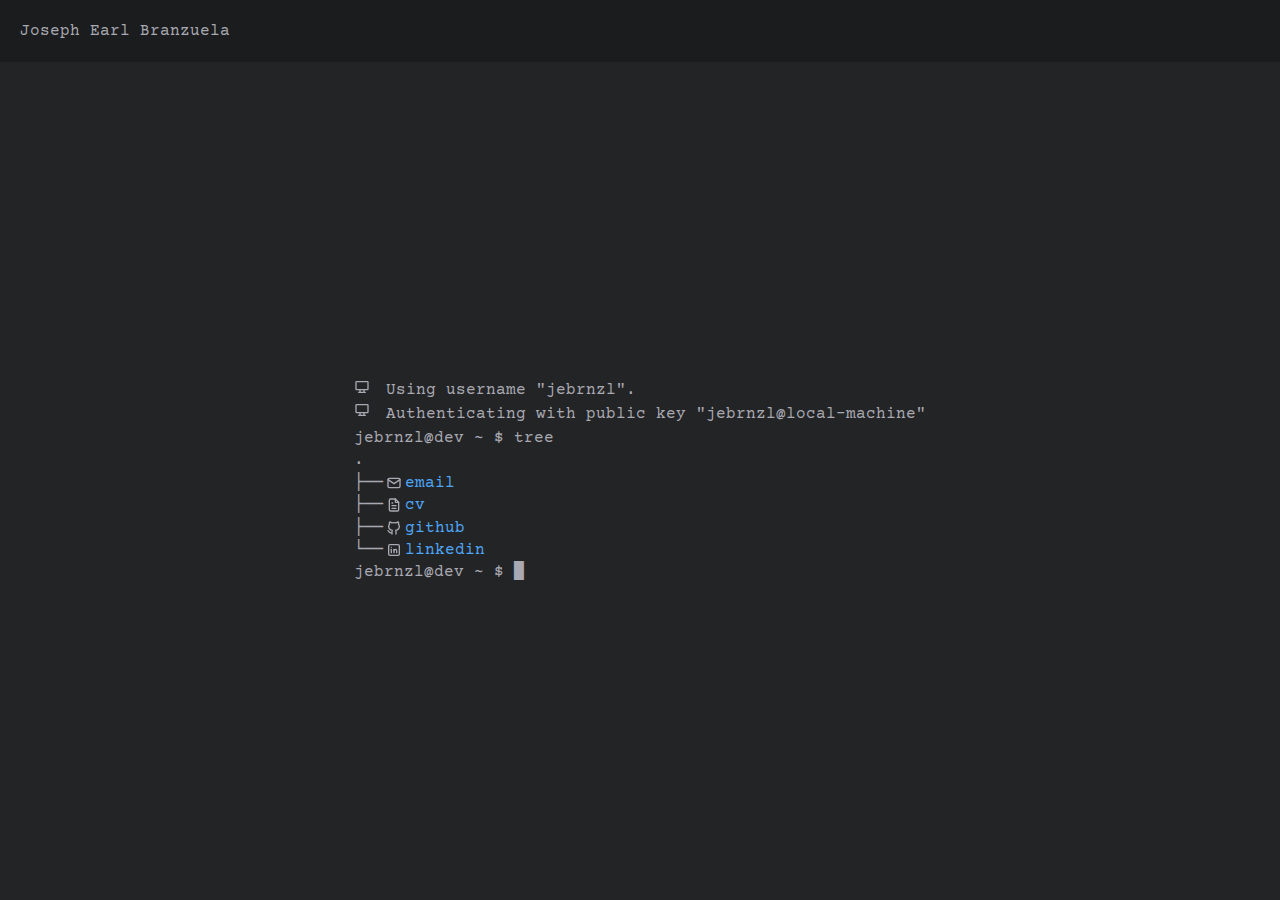
==== commit ef1058af: "Fix for browser URL bar issue with vh, resize svgs" ====
--- a/index.html
+++ b/index.html
@@ -26,7 +26,7 @@
 			<main class="main">
 				<div class="terminal-line">
 					<div>
-						<svg xmlns="http://www.w3.org/2000/svg" viewBox="0 0 24 24" fill="none" stroke="currentColor" stroke-linecap="round" stroke-linejoin="round" width="24" height="24" stroke-width="2">
+						<svg xmlns="http://www.w3.org/2000/svg" viewBox="0 0 24 24" fill="none" stroke="currentColor" stroke-linecap="round" stroke-linejoin="round" width="16" height="16" stroke-width="2">
 							<path d="M3 5a1 1 0 0 1 1 -1h16a1 1 0 0 1 1 1v10a1 1 0 0 1 -1 1h-16a1 1 0 0 1 -1 -1v-10z"></path>
 							<path d="M7 20h10"></path>
 							<path d="M9 16v4"></path>
@@ -37,7 +37,7 @@
 				</div>
 				<div class="terminal-line">
 					<div>
-						<svg xmlns="http://www.w3.org/2000/svg" viewBox="0 0 24 24" fill="none" stroke="currentColor" stroke-linecap="round" stroke-linejoin="round" width="24" height="24" stroke-width="2">
+						<svg xmlns="http://www.w3.org/2000/svg" viewBox="0 0 24 24" fill="none" stroke="currentColor" stroke-linecap="round" stroke-linejoin="round" width="16" height="16" stroke-width="2">
 							<path d="M3 5a1 1 0 0 1 1 -1h16a1 1 0 0 1 1 1v10a1 1 0 0 1 -1 1h-16a1 1 0 0 1 -1 -1v-10z"></path>
 							<path d="M7 20h10"></path>
 							<path d="M9 16v4"></path>
@@ -46,17 +46,19 @@
 					</div>
 					<div class="terminal-text">Authenticating with public key "jebrnzl@local-machine"</div>
 				</div>
+
 				<div class="terminal-text">jebrnzl@dev ~ $ tree</div>
 				<div class="tree">
+					<div class="tree-item">.</div>
 					<div class="tree-item">
 						├──
-						<svg xmlns="http://www.w3.org/2000/svg" viewBox="0 0 24 24" fill="none" stroke="currentColor" stroke-linecap="round" stroke-linejoin="round" width="24" height="24" stroke-width="2"> <path d="M3 7a2 2 0 0 1 2 -2h14a2 2 0 0 1 2 2v10a2 2 0 0 1 -2 2h-14a2 2 0 0 1 -2 -2v-10z"></path> <path d="M3 7l9 6l9 -6"></path>
+						<svg xmlns="http://www.w3.org/2000/svg" viewBox="0 0 24 24" fill="none" stroke="currentColor" stroke-linecap="round" stroke-linejoin="round" width="16" height="16" stroke-width="2"> <path d="M3 7a2 2 0 0 1 2 -2h14a2 2 0 0 1 2 2v10a2 2 0 0 1 -2 2h-14a2 2 0 0 1 -2 -2v-10z"></path> <path d="M3 7l9 6l9 -6"></path>
 						</svg>
 						<a href="mailto:jbrnzl@gmail.com">email</a>
 					</div>
 					<div class="tree-item">
 						├──
-						<svg xmlns="http://www.w3.org/2000/svg" viewBox="0 0 24 24" fill="none" stroke="currentColor" stroke-linecap="round" stroke-linejoin="round" width="24" height="24" stroke-width="2">
+						<svg xmlns="http://www.w3.org/2000/svg" viewBox="0 0 24 24" fill="none" stroke="currentColor" stroke-linecap="round" stroke-linejoin="round" width="16" height="16" stroke-width="2">
 							<path d="M14 3v4a1 1 0 0 0 1 1h4"></path>
 							<path d="M17 21h-10a2 2 0 0 1 -2 -2v-14a2 2 0 0 1 2 -2h7l5 5v11a2 2 0 0 1 -2 2z"></path>
 							<path d="M9 9l1 0"></path>
@@ -67,14 +69,14 @@
 					</div>
 					<div class="tree-item">
 						├──
-						<svg xmlns="http://www.w3.org/2000/svg" viewBox="0 0 24 24" fill="none" stroke="currentColor" stroke-linecap="round" stroke-linejoin="round" width="24" height="24" stroke-width="2">
+						<svg xmlns="http://www.w3.org/2000/svg" viewBox="0 0 24 24" fill="none" stroke="currentColor" stroke-linecap="round" stroke-linejoin="round" width="16" height="16" stroke-width="2">
 							<path d="M9 19c-4.3 1.4 -4.3 -2.5 -6 -3m12 5v-3.5c0 -1 .1 -1.4 -.5 -2c2.8 -.3 5.5 -1.4 5.5 -6a4.6 4.6 0 0 0 -1.3 -3.2a4.2 4.2 0 0 0 -.1 -3.2s-1.1 -.3 -3.5 1.3a12.3 12.3 0 0 0 -6.2 0c-2.4 -1.6 -3.5 -1.3 -3.5 -1.3a4.2 4.2 0 0 0 -.1 3.2a4.6 4.6 0 0 0 -1.3 3.2c0 4.6 2.7 5.7 5.5 6c-.6 .6 -.6 1.2 -.5 2v3.5"></path>
 						</svg>
 						<a href="https://github.com/jebrnzl">github</a>
 					</div>
 					<div class="tree-item">
 						└──
-						<svg xmlns="http://www.w3.org/2000/svg" viewBox="0 0 24 24" fill="none" stroke="currentColor" stroke-linecap="round" stroke-linejoin="round" width="24" height="24" stroke-width="2">
+						<svg xmlns="http://www.w3.org/2000/svg" viewBox="0 0 24 24" fill="none" stroke="currentColor" stroke-linecap="round" stroke-linejoin="round" width="16" height="16" stroke-width="2">
 							<path d="M4 4m0 2a2 2 0 0 1 2 -2h12a2 2 0 0 1 2 2v12a2 2 0 0 1 -2 2h-12a2 2 0 0 1 -2 -2z"></path>
 							<path d="M8 11l0 5"></path>
 							<path d="M8 8l0 .01"></path>
--- a/index.css
+++ b/index.css
@@ -1,5 +1,9 @@
 :root {
     font-size: 1rem;
+}
+
+html {
+    height: 100%;
 }
 
 *,
@@ -74,6 +78,10 @@
     flex-shrink: 0;
 }
 
+.main .terminal-text:nth-child(3) {
+    margin-top: 0.1em;
+}
+
 .tree-item {
     display: flex;
     flex-direction: row;
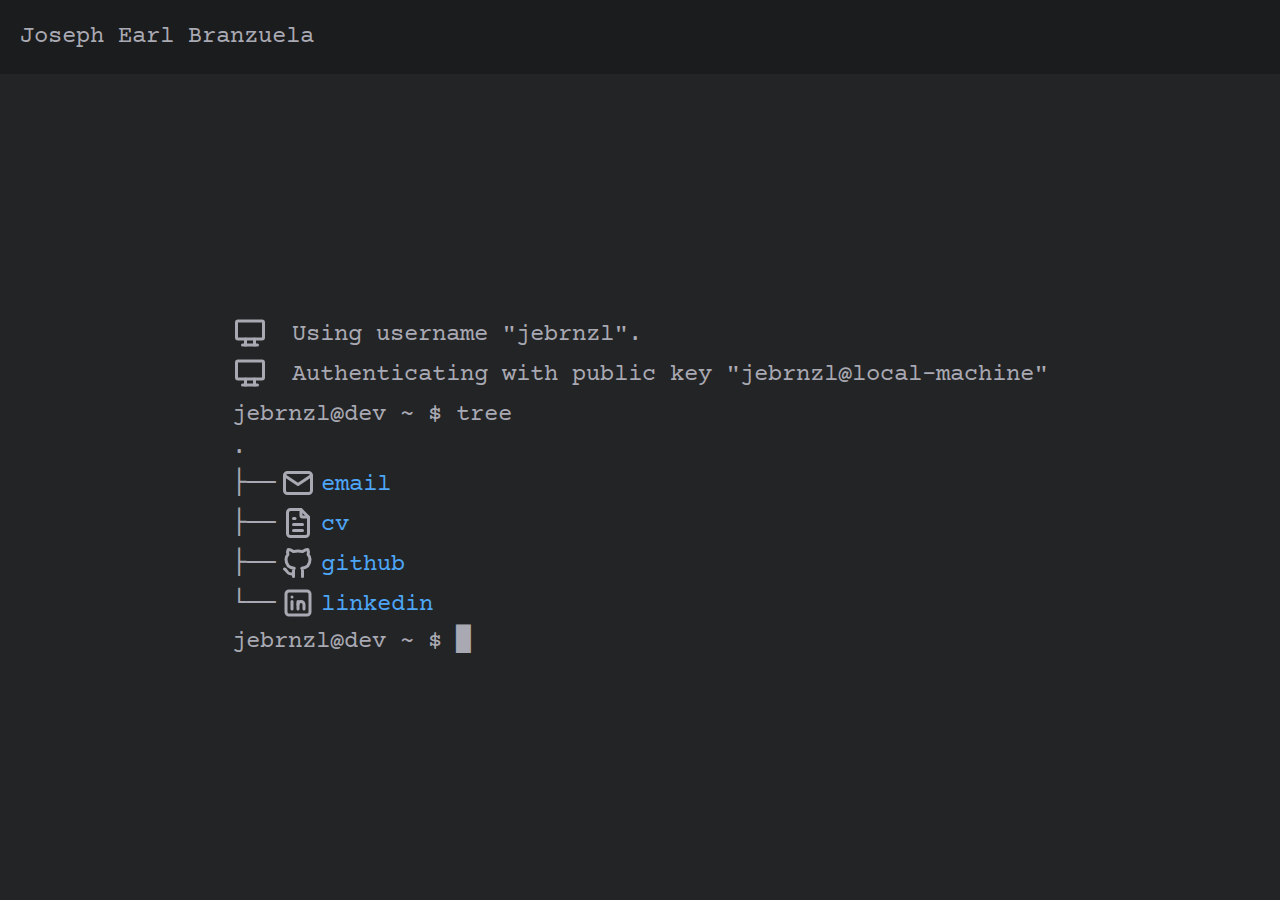
==== commit bd2c7a1a: "Add responsiveness to site" ====
--- a/index.html
+++ b/index.html
@@ -25,8 +25,8 @@
 		<div class="content">
 			<main class="main">
 				<div class="terminal-line">
-					<div>
-						<svg xmlns="http://www.w3.org/2000/svg" viewBox="0 0 24 24" fill="none" stroke="currentColor" stroke-linecap="round" stroke-linejoin="round" width="16" height="16" stroke-width="2">
+					<div class="icon">
+						<svg xmlns="http://www.w3.org/2000/svg" viewBox="0 0 24 24" fill="none" stroke="currentColor" stroke-linecap="round" stroke-linejoin="round" stroke-width="2">
 							<path d="M3 5a1 1 0 0 1 1 -1h16a1 1 0 0 1 1 1v10a1 1 0 0 1 -1 1h-16a1 1 0 0 1 -1 -1v-10z"></path>
 							<path d="M7 20h10"></path>
 							<path d="M9 16v4"></path>
@@ -36,8 +36,8 @@
 					<div class="terminal-text">Using username "jebrnzl".</div>
 				</div>
 				<div class="terminal-line">
-					<div>
-						<svg xmlns="http://www.w3.org/2000/svg" viewBox="0 0 24 24" fill="none" stroke="currentColor" stroke-linecap="round" stroke-linejoin="round" width="16" height="16" stroke-width="2">
+					<div class="icon">
+						<svg xmlns="http://www.w3.org/2000/svg" viewBox="0 0 24 24" fill="none" stroke="currentColor" stroke-linecap="round" stroke-linejoin="round" stroke-width="2">
 							<path d="M3 5a1 1 0 0 1 1 -1h16a1 1 0 0 1 1 1v10a1 1 0 0 1 -1 1h-16a1 1 0 0 1 -1 -1v-10z"></path>
 							<path d="M7 20h10"></path>
 							<path d="M9 16v4"></path>
@@ -52,37 +52,45 @@
 					<div class="tree-item">.</div>
 					<div class="tree-item">
 						├──
-						<svg xmlns="http://www.w3.org/2000/svg" viewBox="0 0 24 24" fill="none" stroke="currentColor" stroke-linecap="round" stroke-linejoin="round" width="16" height="16" stroke-width="2"> <path d="M3 7a2 2 0 0 1 2 -2h14a2 2 0 0 1 2 2v10a2 2 0 0 1 -2 2h-14a2 2 0 0 1 -2 -2v-10z"></path> <path d="M3 7l9 6l9 -6"></path>
-						</svg>
+						<div class="icon">
+							<svg xmlns="http://www.w3.org/2000/svg" viewBox="0 0 24 24" fill="none" stroke="currentColor" stroke-linecap="round" stroke-linejoin="round" stroke-width="2"> <path d="M3 7a2 2 0 0 1 2 -2h14a2 2 0 0 1 2 2v10a2 2 0 0 1 -2 2h-14a2 2 0 0 1 -2 -2v-10z"></path> <path d="M3 7l9 6l9 -6"></path>
+							</svg>
+						</div>
 						<a href="mailto:jbrnzl@gmail.com">email</a>
 					</div>
 					<div class="tree-item">
 						├──
-						<svg xmlns="http://www.w3.org/2000/svg" viewBox="0 0 24 24" fill="none" stroke="currentColor" stroke-linecap="round" stroke-linejoin="round" width="16" height="16" stroke-width="2">
-							<path d="M14 3v4a1 1 0 0 0 1 1h4"></path>
-							<path d="M17 21h-10a2 2 0 0 1 -2 -2v-14a2 2 0 0 1 2 -2h7l5 5v11a2 2 0 0 1 -2 2z"></path>
-							<path d="M9 9l1 0"></path>
-							<path d="M9 13l6 0"></path>
-							<path d="M9 17l6 0"></path>
-						</svg>
+						<div class="icon">
+							<svg xmlns="http://www.w3.org/2000/svg" viewBox="0 0 24 24" fill="none" stroke="currentColor" stroke-linecap="round" stroke-linejoin="round" stroke-width="2">
+								<path d="M14 3v4a1 1 0 0 0 1 1h4"></path>
+								<path d="M17 21h-10a2 2 0 0 1 -2 -2v-14a2 2 0 0 1 2 -2h7l5 5v11a2 2 0 0 1 -2 2z"></path>
+								<path d="M9 9l1 0"></path>
+								<path d="M9 13l6 0"></path>
+								<path d="M9 17l6 0"></path>
+							</svg>
+						</div>
 						<a href="https://jebrnzl.github.io/cv/">cv</a>
 					</div>
 					<div class="tree-item">
 						├──
-						<svg xmlns="http://www.w3.org/2000/svg" viewBox="0 0 24 24" fill="none" stroke="currentColor" stroke-linecap="round" stroke-linejoin="round" width="16" height="16" stroke-width="2">
-							<path d="M9 19c-4.3 1.4 -4.3 -2.5 -6 -3m12 5v-3.5c0 -1 .1 -1.4 -.5 -2c2.8 -.3 5.5 -1.4 5.5 -6a4.6 4.6 0 0 0 -1.3 -3.2a4.2 4.2 0 0 0 -.1 -3.2s-1.1 -.3 -3.5 1.3a12.3 12.3 0 0 0 -6.2 0c-2.4 -1.6 -3.5 -1.3 -3.5 -1.3a4.2 4.2 0 0 0 -.1 3.2a4.6 4.6 0 0 0 -1.3 3.2c0 4.6 2.7 5.7 5.5 6c-.6 .6 -.6 1.2 -.5 2v3.5"></path>
-						</svg>
+						<div class="icon">
+							<svg xmlns="http://www.w3.org/2000/svg" viewBox="0 0 24 24" fill="none" stroke="currentColor" stroke-linecap="round" stroke-linejoin="round" stroke-width="2">
+								<path d="M9 19c-4.3 1.4 -4.3 -2.5 -6 -3m12 5v-3.5c0 -1 .1 -1.4 -.5 -2c2.8 -.3 5.5 -1.4 5.5 -6a4.6 4.6 0 0 0 -1.3 -3.2a4.2 4.2 0 0 0 -.1 -3.2s-1.1 -.3 -3.5 1.3a12.3 12.3 0 0 0 -6.2 0c-2.4 -1.6 -3.5 -1.3 -3.5 -1.3a4.2 4.2 0 0 0 -.1 3.2a4.6 4.6 0 0 0 -1.3 3.2c0 4.6 2.7 5.7 5.5 6c-.6 .6 -.6 1.2 -.5 2v3.5"></path>
+							</svg>
+						</div>
 						<a href="https://github.com/jebrnzl">github</a>
 					</div>
 					<div class="tree-item">
 						└──
-						<svg xmlns="http://www.w3.org/2000/svg" viewBox="0 0 24 24" fill="none" stroke="currentColor" stroke-linecap="round" stroke-linejoin="round" width="16" height="16" stroke-width="2">
-							<path d="M4 4m0 2a2 2 0 0 1 2 -2h12a2 2 0 0 1 2 2v12a2 2 0 0 1 -2 2h-12a2 2 0 0 1 -2 -2z"></path>
-							<path d="M8 11l0 5"></path>
-							<path d="M8 8l0 .01"></path>
-							<path d="M12 16l0 -5"></path>
-							<path d="M16 16v-3a2 2 0 0 0 -4 0"></path>
-						</svg>
+						<div class="icon">
+							<svg xmlns="http://www.w3.org/2000/svg" viewBox="0 0 24 24" fill="none" stroke="currentColor" stroke-linecap="round" stroke-linejoin="round" stroke-width="2">
+								<path d="M4 4m0 2a2 2 0 0 1 2 -2h12a2 2 0 0 1 2 2v12a2 2 0 0 1 -2 2h-12a2 2 0 0 1 -2 -2z"></path>
+								<path d="M8 11l0 5"></path>
+								<path d="M8 8l0 .01"></path>
+								<path d="M12 16l0 -5"></path>
+								<path d="M16 16v-3a2 2 0 0 0 -4 0"></path>
+							</svg>
+						</div>
 						<a href="https://linkedin.com/in/yourprofile">linkedin</a>
 					</div>
 				</div>
--- a/index.css
+++ b/index.css
@@ -1,8 +1,5 @@
-:root {
+html {
     font-size: 1rem;
-}
-
-html {
     height: 100%;
 }
 
@@ -75,7 +72,12 @@
     flex-direction: row;
     column-gap: 1em;
     align-items: center;
-    flex-shrink: 0;
+}
+
+.icon {
+    min-width: 1rem;
+    min-height: 1rem;
+    line-height: 0.5;
 }
 
 .main .terminal-text:nth-child(3) {
@@ -87,12 +89,23 @@
     flex-direction: row;
     column-gap: 0.2em;
     align-items: center;
-    flex-shrink: 0;
 }
 
 .cursor-line::after {
     content: "█";
     animation: blink 1s infinite;
+}
+
+@media screen and (min-width: 700px) {
+    html {
+        font-size: 1.5rem;
+    }
+
+    .icon {
+        min-width: 1.5rem;
+        min-height: 1.5rem;
+        line-height: 0.75;
+    }
 }
 
 @keyframes blink {
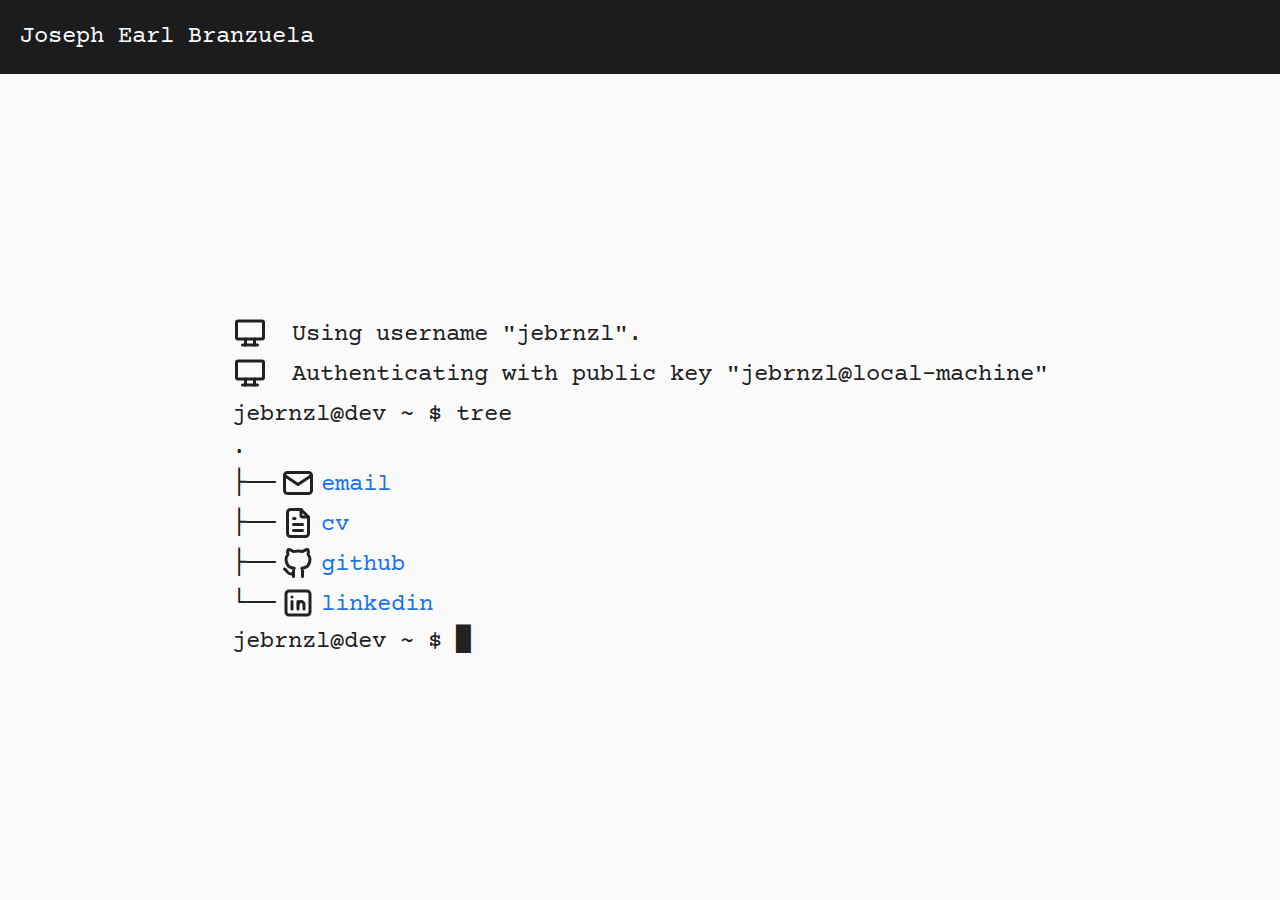
==== commit 1e03bfb6: "Fix LinkedIn link" ====
--- a/index.html
+++ b/index.html
@@ -91,7 +91,7 @@
 								<path d="M16 16v-3a2 2 0 0 0 -4 0"></path>
 							</svg>
 						</div>
-						<a href="https://linkedin.com/in/yourprofile">linkedin</a>
+						<a href="https://www.linkedin.com/in/jebrnzl/">linkedin</a>
 					</div>
 				</div>
 				<div class="terminal-text cursor-line">jebrnzl@dev ~ $ </div>
@@ -99,4 +99,4 @@
 		</div>
 	</div>
 </body>
-</html>+</html>
--- a/index.css
+++ b/index.css
@@ -1,3 +1,16 @@
+:root {
+    --dark-link-color: #4ea6f7;
+    --dark-link-color-hover: #64b5f6;
+    --dark-color: #a9a9b3;
+    --dark-color-bg: #232425;
+
+    --light-link-color: #1A73E8;
+    --light-link-color-hover: #0056b3;
+    --light-color: #222;
+    --light-color-bg: #fafafa;
+    --light-header-color: #fafafa;
+}
+
 html {
     font-size: 1rem;
     height: 100%;
@@ -12,14 +25,34 @@
 }
 
 a {
-    color: #4ea6f7;
+    color: var(--dark-link-color);
     text-decoration: none;
     transition: color 0.3s ease-in-out;
 }
 
 a:hover {
-    color: #64b5f6;
+    color: var(--dark-link-color-hover);
     text-decoration: underline;
+}
+
+@media (prefers-color-scheme: dark) {
+    a {
+        color: var(--dark-link-color);
+
+    }
+    a:hover {
+        color: var(--dark-link-color-hover);
+    }
+}
+
+@media (prefers-color-scheme: light) {
+    a {
+        color: var(--light-link-color);
+
+    }
+    a:hover {
+        color: var(--light-link-color-hover);
+    }
 }
 
 body {
@@ -31,11 +64,28 @@
     margin: 0;
     padding: 0;
 
-    color: #a9a9b3;
-    background: #232425;
+    color: var(--dark-color);
+    background: var(--dark-color-bg);
     display: flex;
     flex-direction: column;
     ;
+}
+
+@media (prefers-color-scheme: light) {
+    body {
+        color: var(--light-color);
+        background: var(--light-color-bg);
+    }
+}
+
+@media (prefers-color-scheme: light) {
+    header {
+        color: var(--light-header-color)
+    }
+    body {
+        color: var(--light-color);
+        background: var(--light-color-bg);
+    }
 }
 
 .container {
